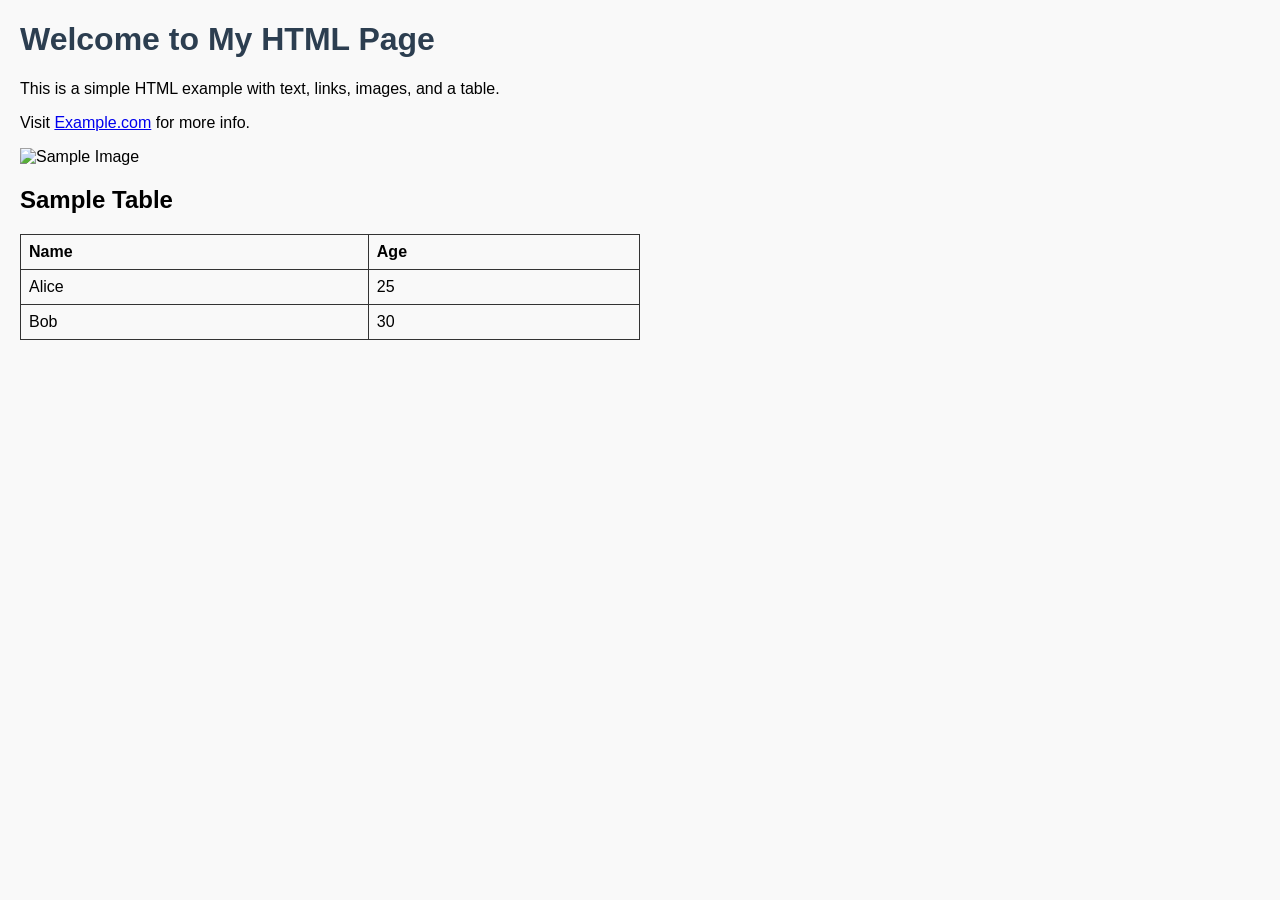
==== index.html @ d5d07127 "Create index.html" ====
<!DOCTYPE html>
<html lang="en">
<head>
    <meta charset="UTF-8">
    <meta name="viewport" content="width=device-width, initial-scale=1.0">
    <title>My First HTML Page</title>
    <style>
        /* Simple CSS styling */
        body {
            font-family: Arial, sans-serif;
            margin: 20px;
            background-color: #f9f9f9;
        }
        h1 {
            color: #2c3e50;
        }
        table {
            border-collapse: collapse;
            width: 50%;
        }
        table, th, td {
            border: 1px solid #333;
        }
        th, td {
            padding: 8px;
            text-align: left;
        }
    </style>
</head>
<body>

    <h1>Welcome to My HTML Page</h1>
    <p>This is a simple HTML example with text, links, images, and a table.</p>

    <!-- Link -->
    <p>Visit <a href="https://www.example.com" target="_blank">Example.com</a> for more info.</p>

    <!-- Image -->
    <img src="https://via.placeholder.com/150" alt="Sample Image">

    <!-- Table -->
    <h2>Sample Table</h2>
    <table>
        <tr>
            <th>Name</th>
            <th>Age</th>
        </tr>
        <tr>
            <td>Alice</td>
            <td>25</td>
        </tr>
        <tr>
            <td>Bob</td>
            <td>30</td>
        </tr>
    </table>

</body>
</html>
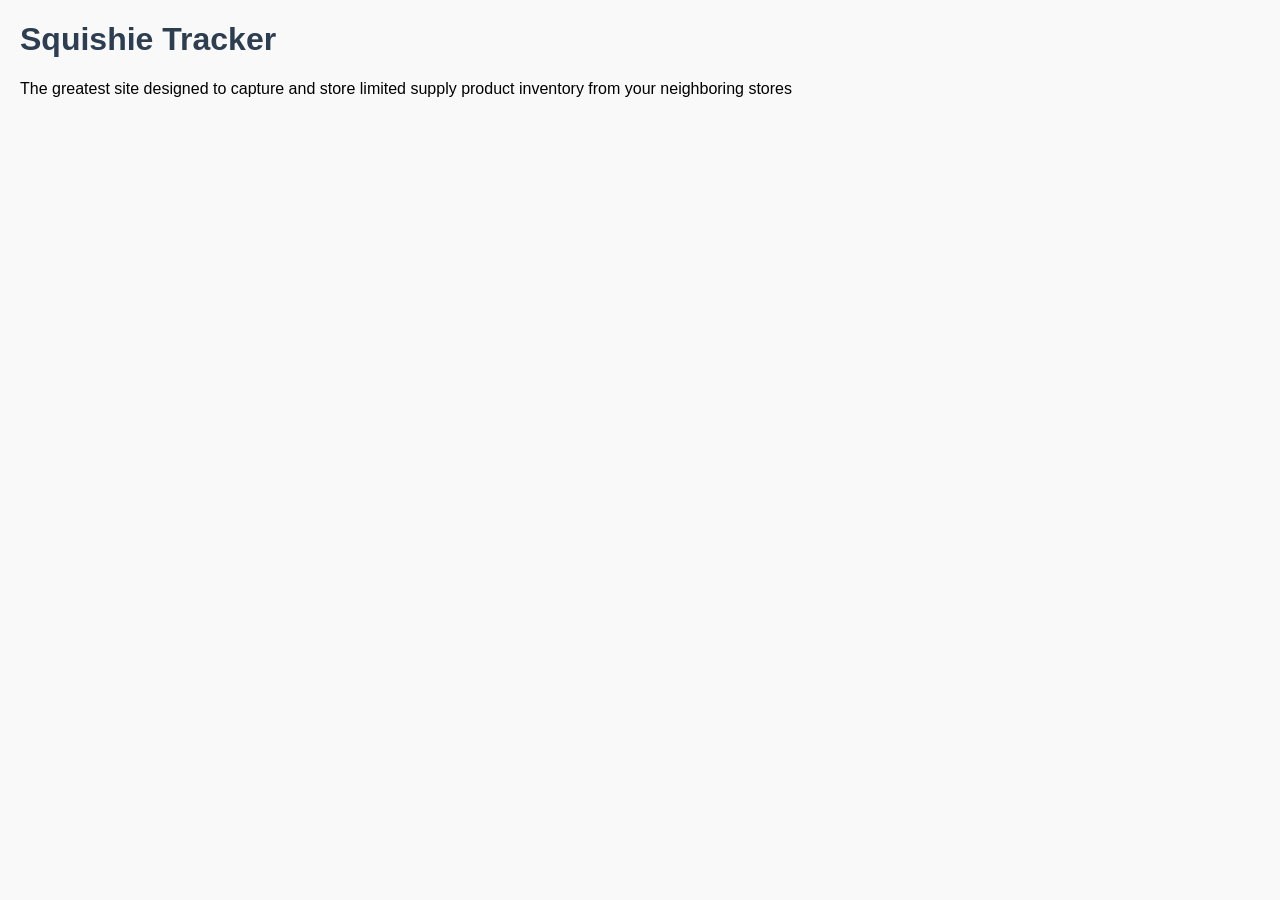
==== commit 40c0a105: "Update index.html" ====
--- a/index.html
+++ b/index.html
@@ -29,31 +29,5 @@
 </head>
 <body>
 
-    <h1>Welcome to My HTML Page</h1>
-    <p>This is a simple HTML example with text, links, images, and a table.</p>
-
-    <!-- Link -->
-    <p>Visit <a href="https://www.example.com" target="_blank">Example.com</a> for more info.</p>
-
-    <!-- Image -->
-    <img src="https://via.placeholder.com/150" alt="Sample Image">
-
-    <!-- Table -->
-    <h2>Sample Table</h2>
-    <table>
-        <tr>
-            <th>Name</th>
-            <th>Age</th>
-        </tr>
-        <tr>
-            <td>Alice</td>
-            <td>25</td>
-        </tr>
-        <tr>
-            <td>Bob</td>
-            <td>30</td>
-        </tr>
-    </table>
-
-</body>
-</html>
+    <h1>Squishie Tracker</h1>
+    <p>The greatest site designed to capture and store limited supply product inventory from your neighboring stores </p>
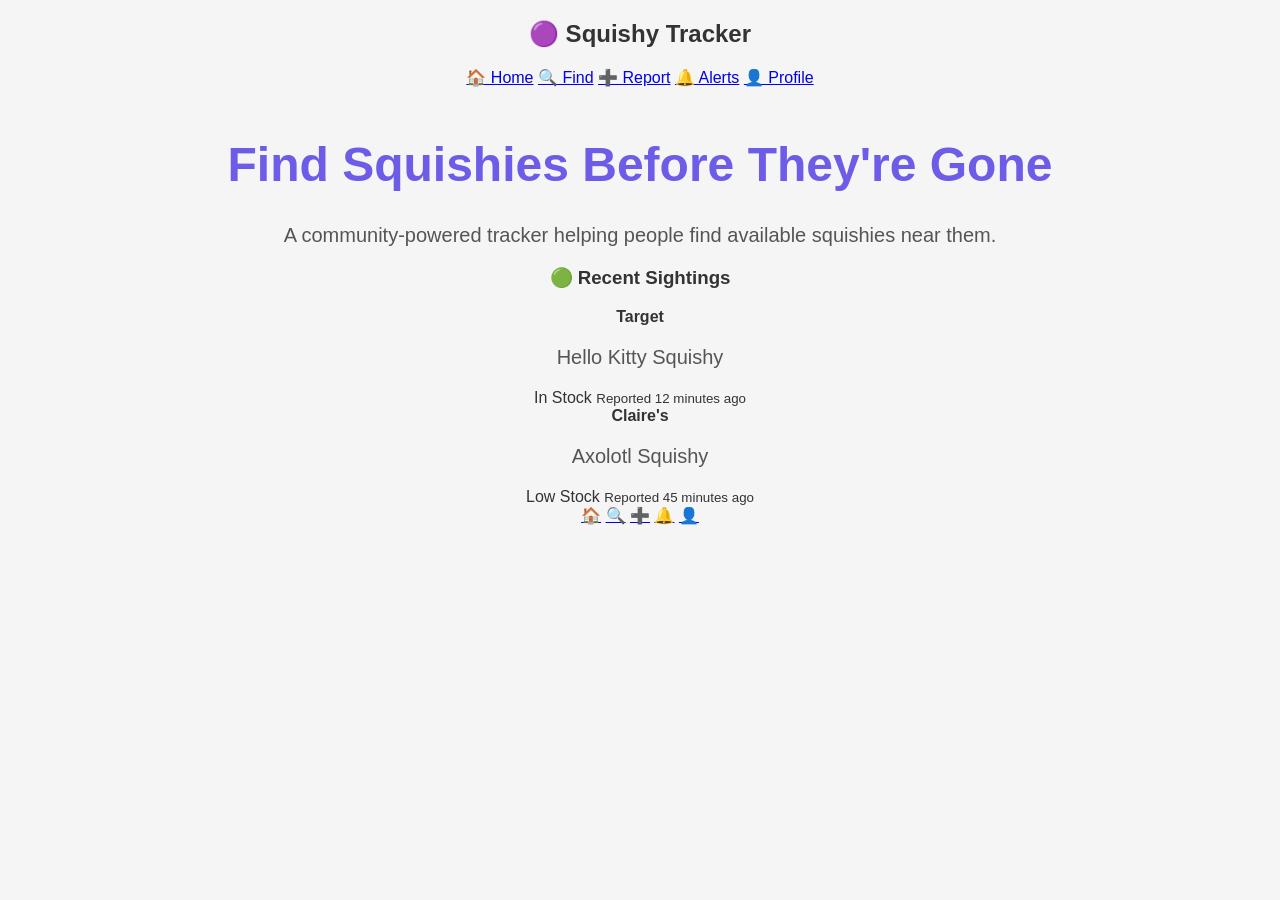
==== commit f429f83d: "Update index.html" ====
--- a/index.html
+++ b/index.html
@@ -1,33 +1,71 @@
 <!DOCTYPE html>
-<html lang="en">
+<html>
 <head>
-    <meta charset="UTF-8">
-    <meta name="viewport" content="width=device-width, initial-scale=1.0">
-    <title>My First HTML Page</title>
-    <style>
-        /* Simple CSS styling */
-        body {
-            font-family: Arial, sans-serif;
-            margin: 20px;
-            background-color: #f9f9f9;
-        }
-        h1 {
-            color: #2c3e50;
-        }
-        table {
-            border-collapse: collapse;
-            width: 50%;
-        }
-        table, th, td {
-            border: 1px solid #333;
-        }
-        th, td {
-            padding: 8px;
-            text-align: left;
-        }
-    </style>
+    <title>Squishy Tracker</title>
+    <link rel="stylesheet" href="style.css">
 </head>
+
 <body>
 
-    <h1>Squishie Tracker</h1>
-    <p>The greatest site designed to capture and store limited supply product inventory from your neighboring stores </p>
+<div class="app">
+
+    <!-- Sidebar -->
+    <nav class="sidebar">
+        <h2>🟣 Squishy Tracker</h2>
+
+        <a href="index.html">🏠 Home</a>
+        <a href="find.html">🔍 Find</a>
+        <a href="report.html">➕ Report</a>
+        <a href="alerts.html">🔔 Alerts</a>
+        <a href="profile.html">👤 Profile</a>
+    </nav>
+
+
+    <!-- Main Content -->
+    <main class="content">
+
+        <h1>Find Squishies Before They're Gone</h1>
+
+        <p>
+            A community-powered tracker helping people find
+            available squishies near them.
+        </p>
+
+
+        <div class="card">
+            <h3>🟢 Recent Sightings</h3>
+
+            <div class="report">
+                <strong>Target</strong>
+                <p>Hello Kitty Squishy</p>
+                <span class="green">In Stock</span>
+                <small>Reported 12 minutes ago</small>
+            </div>
+
+
+            <div class="report">
+                <strong>Claire's</strong>
+                <p>Axolotl Squishy</p>
+                <span class="yellow">Low Stock</span>
+                <small>Reported 45 minutes ago</small>
+            </div>
+
+        </div>
+
+    </main>
+
+
+    <!-- Mobile Navigation -->
+    <nav class="mobile-nav">
+        <a href="index.html">🏠</a>
+        <a href="find.html">🔍</a>
+        <a href="report.html">➕</a>
+        <a href="alerts.html">🔔</a>
+        <a href="profile.html">👤</a>
+    </nav>
+
+
+</div>
+
+</body>
+</html>
--- a/style.css
+++ b/style.css
@@ -0,0 +1,48 @@
+/* Basic page setup */
+body {
+    margin: 0;
+    padding: 0;
+    font-family: Arial, sans-serif;
+    background-color: #f5f5f5;
+    color: #333;
+    text-align: center;
+}
+
+/* Main heading */
+h1 {
+    font-size: 48px;
+    color: #6c5ce7;
+    margin-top: 50px;
+}
+
+/* Paragraph text */
+p {
+    font-size: 20px;
+    color: #555;
+}
+
+/* Main content box */
+.container {
+    width: 80%;
+    max-width: 800px;
+    margin: 50px auto;
+    padding: 30px;
+    background: white;
+    border-radius: 15px;
+    box-shadow: 0 5px 15px rgba(0,0,0,0.1);
+}
+
+/* Button style */
+button {
+    background-color: #6c5ce7;
+    color: white;
+    border: none;
+    padding: 12px 25px;
+    border-radius: 8px;
+    font-size: 18px;
+    cursor: pointer;
+}
+
+button:hover {
+    opacity: 0.8;
+}
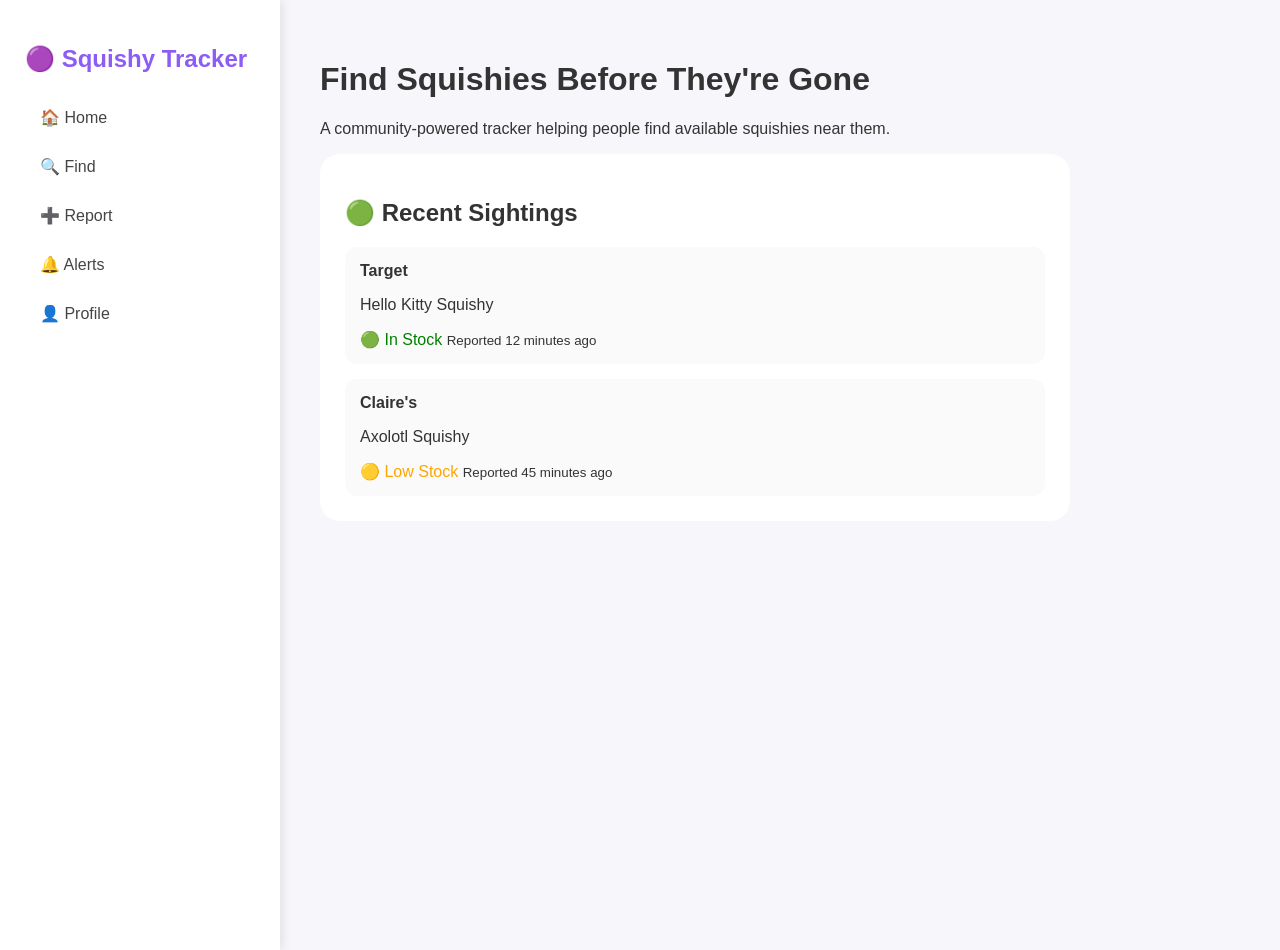
==== commit b169de5a: "Update index.html" ====
--- a/index.html
+++ b/index.html
@@ -1,71 +1,58 @@
 <!DOCTYPE html>
 <html>
+
 <head>
-    <title>Squishy Tracker</title>
-    <link rel="stylesheet" href="style.css">
+<title>Squishy Tracker</title>
+<link rel="stylesheet" href="style.css">
 </head>
+
 
 <body>
 
 <div class="app">
 
-    <!-- Sidebar -->
-    <nav class="sidebar">
-        <h2>🟣 Squishy Tracker</h2>
-
-        <a href="index.html">🏠 Home</a>
-        <a href="find.html">🔍 Find</a>
-        <a href="report.html">➕ Report</a>
-        <a href="alerts.html">🔔 Alerts</a>
-        <a href="profile.html">👤 Profile</a>
-    </nav>
+<div id="navigation"></div>
 
 
-    <!-- Main Content -->
-    <main class="content">
+<main class="content">
 
-        <h1>Find Squishies Before They're Gone</h1>
+<h1>Find Squishies Before They're Gone</h1>
 
-        <p>
-            A community-powered tracker helping people find
-            available squishies near them.
-        </p>
+<p>
+A community-powered tracker helping people find available squishies near them.
+</p>
 
 
-        <div class="card">
-            <h3>🟢 Recent Sightings</h3>
+<div class="card">
 
-            <div class="report">
-                <strong>Target</strong>
-                <p>Hello Kitty Squishy</p>
-                <span class="green">In Stock</span>
-                <small>Reported 12 minutes ago</small>
-            </div>
+<h2>🟢 Recent Sightings</h2>
 
 
-            <div class="report">
-                <strong>Claire's</strong>
-                <p>Axolotl Squishy</p>
-                <span class="yellow">Low Stock</span>
-                <small>Reported 45 minutes ago</small>
-            </div>
-
-        </div>
-
-    </main>
+<div class="report">
+<strong>Target</strong>
+<p>Hello Kitty Squishy</p>
+<span class="green">🟢 In Stock</span>
+<small>Reported 12 minutes ago</small>
+</div>
 
 
-    <!-- Mobile Navigation -->
-    <nav class="mobile-nav">
-        <a href="index.html">🏠</a>
-        <a href="find.html">🔍</a>
-        <a href="report.html">➕</a>
-        <a href="alerts.html">🔔</a>
-        <a href="profile.html">👤</a>
-    </nav>
+<div class="report">
+<strong>Claire's</strong>
+<p>Axolotl Squishy</p>
+<span class="yellow">🟡 Low Stock</span>
+<small>Reported 45 minutes ago</small>
+</div>
 
 
 </div>
 
+</main>
+
+</div>
+
+
+<script src="script.js"></script>
+
 </body>
+
 </html>
--- a/style.css
+++ b/style.css
@@ -1,48 +1,143 @@
-/* Basic page setup */
 body {
     margin: 0;
-    padding: 0;
     font-family: Arial, sans-serif;
-    background-color: #f5f5f5;
+    background: #f7f7fb;
     color: #333;
-    text-align: center;
 }
 
-/* Main heading */
-h1 {
-    font-size: 48px;
-    color: #6c5ce7;
-    margin-top: 50px;
+
+.app {
+    display: flex;
 }
 
-/* Paragraph text */
-p {
-    font-size: 20px;
-    color: #555;
+
+/* Desktop Sidebar */
+
+.sidebar {
+    width: 230px;
+    height: 100vh;
+    background: white;
+    padding: 25px;
+    box-shadow: 2px 0 10px rgba(0,0,0,.1);
 }
 
-/* Main content box */
-.container {
-    width: 80%;
-    max-width: 800px;
-    margin: 50px auto;
-    padding: 30px;
-    background: white;
-    border-radius: 15px;
-    box-shadow: 0 5px 15px rgba(0,0,0,0.1);
+
+.sidebar h2 {
+    color: #8b5cf6;
 }
 
-/* Button style */
-button {
-    background-color: #6c5ce7;
-    color: white;
-    border: none;
-    padding: 12px 25px;
-    border-radius: 8px;
-    font-size: 18px;
-    cursor: pointer;
+
+.sidebar a {
+    display: block;
+    padding: 15px;
+    text-decoration: none;
+    color: #444;
+    border-radius: 10px;
 }
 
-button:hover {
-    opacity: 0.8;
+
+.sidebar a:hover {
+    background: #eee;
 }
+
+
+/* Main Content */
+
+.content {
+    padding: 40px;
+    width: 100%;
+}
+
+
+.card {
+    background: white;
+    padding: 25px;
+    border-radius: 20px;
+    max-width: 700px;
+}
+
+
+.report {
+    padding: 15px;
+    margin-top: 15px;
+    background: #fafafa;
+    border-radius: 12px;
+}
+
+
+.green {
+    color: green;
+}
+
+
+.yellow {
+    color: orange;
+}
+
+
+/* Mobile Nav */
+
+.mobile-nav {
+    display: none;
+}
+
+
+@media(max-width:700px){
+
+    .sidebar {
+        display:none;
+    }
+
+
+    .content {
+        padding:20px;
+        padding-bottom:80px;
+    }
+
+
+    .mobile-nav {
+        display:flex;
+        position:fixed;
+        bottom:0;
+        left:0;
+        right:0;
+        height:60px;
+        background:white;
+        justify-content:space-around;
+        align-items:center;
+        box-shadow:0 -2px 10px rgba(0,0,0,.1);
+    }
+
+
+    .mobile-nav a {
+        font-size:24px;
+        text-decoration:none;
+    }
+
+}
+.search {
+    width: 80%;
+    max-width: 500px;
+    padding: 15px;
+    border-radius: 12px;
+    border: 1px solid #ddd;
+    font-size: 16px;
+}
+
+
+.toggle {
+    margin: 25px 0;
+}
+
+
+.toggle button {
+
+    padding: 12px 20px;
+    border-radius: 10px;
+    border: none;
+    background: #8b5cf6;
+    color:white;
+    cursor:pointer;
+    margin-right:10px;
+
+}
